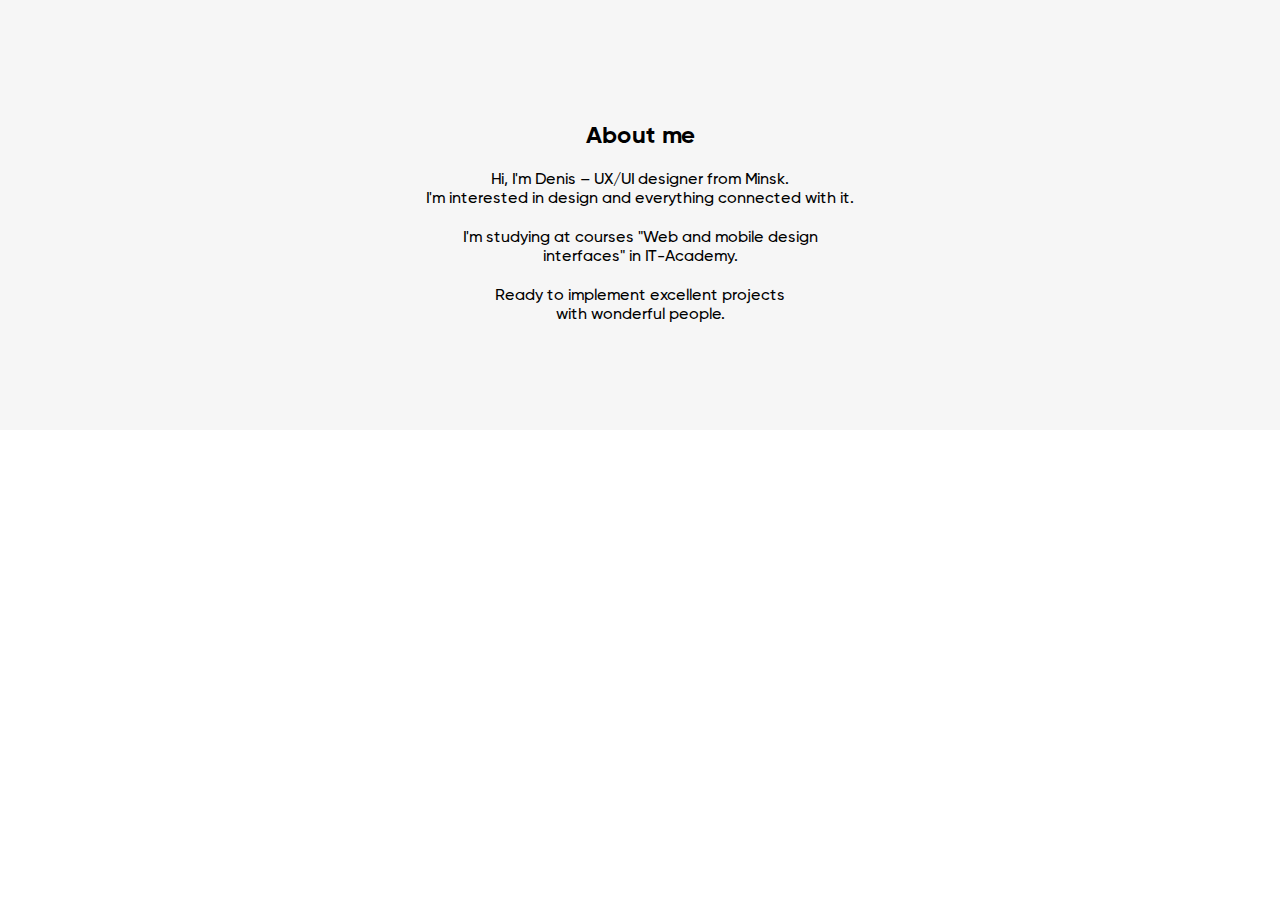
==== index.html @ 0831f2b3 "first commit" ====
<!DOCTYPE html>
<html lang="en">
<head>
    <meta charset="UTF-8">
    <meta name="viewport" content="width=device-width, initial-scale=1.0">
    <title>Document</title>
    <link rel="stylesheet" href="./style.css">
</head>
<body>
    <section class="about">
        <div class="container">
            <h2 class="title">About me</h2>
            <p class="about__text">Hi, I'm Denis – UX/UI designer from Minsk. <br> I'm interested in design and everything connected with it.</p>
            
            <p class="about__text">I'm studying at courses "Web and mobile design <br> interfaces" in IT-Academy.</p>  
            <p class="about__text">Ready to implement excellent projects <br> with wonderful people.</p>
        </div>
    </section>
</body>
</html>
---- style.css ----
@font-face {
    font-family: 'Gilroy-Medium';
    src: url(./fonts/Gilroy-Medium.eot) format('eot'), url(./fonts/Gilroy-Medium.ttf) format('ttf'), url(./fonts/Gilroy-Medium.woff) format('woff');
    font-weight: 500;
  }
  
  @font-face {
    font-family: 'Gilroy-Bold';
    src: url(./fonts/Gilroy-Bold.eot) format('eot'), url(./fonts/Gilroy-Bold.ttf) format('ttf'), url(./fonts/Gilroy-Bold.woff) format('woff');
    font-weight: bold;
  }

  
  * {
    box-sizing: border-box;
    font-family: "Gilroy-Medium";
    text-align: center;
    margin: 0;
  }

  .about {
     background-color: #F6F6F6;
     padding-top: 120px;
     padding-bottom: 107px;
  }
  
  .title {
    font-family: "Gilroy-Bold";
  }

  .about__text {
    margin: 0 auto;
    margin-top: 20px;
    max-width: 485px;
    width: 100%;

  }
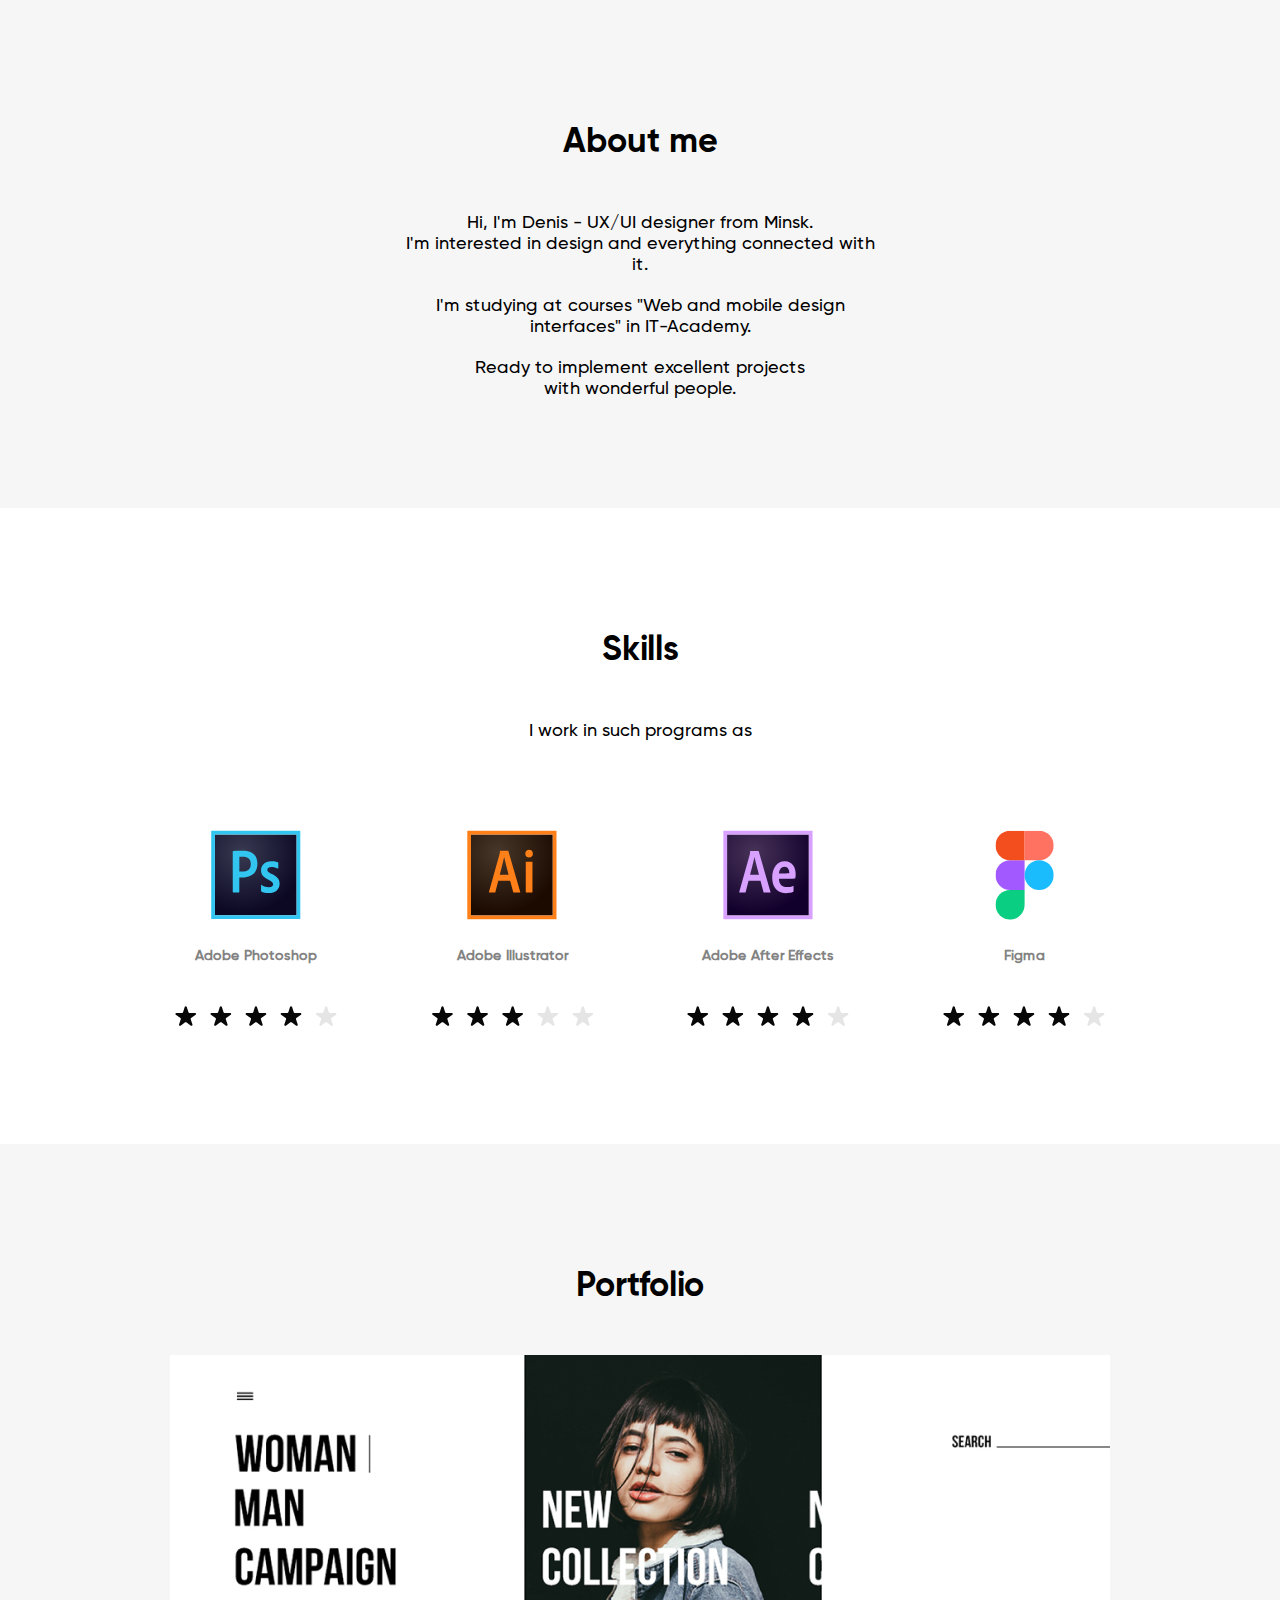
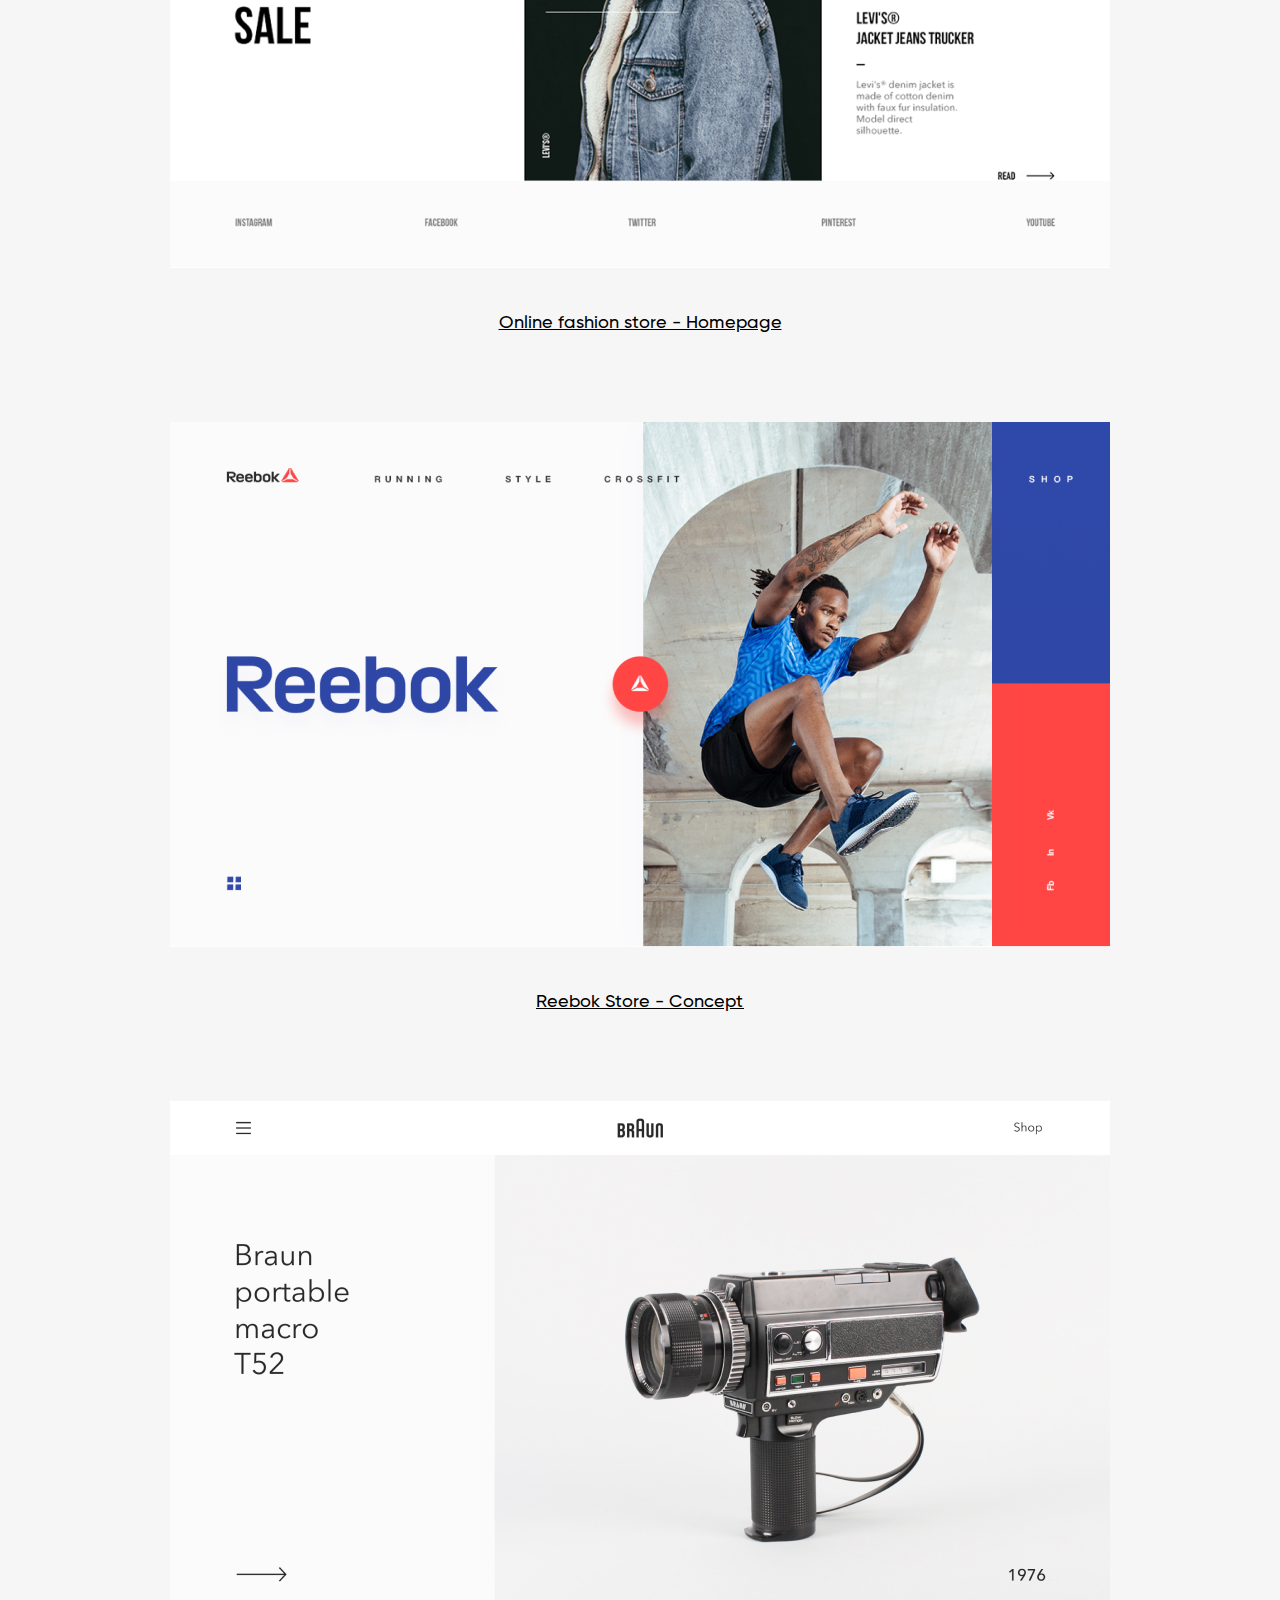
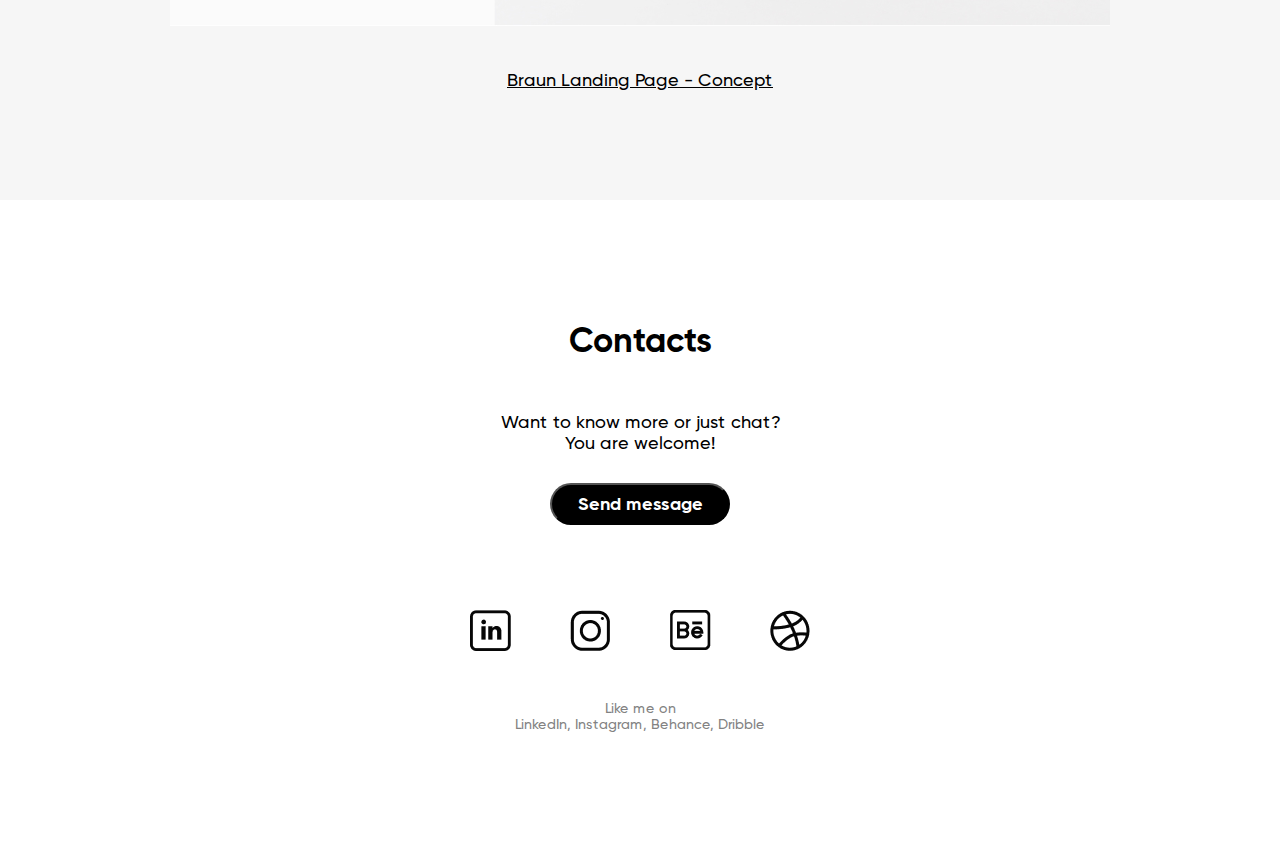
==== commit 294fb948: "дописаны Уменя, Портфолио, Контакты" ====
--- a/index.html
+++ b/index.html
@@ -3,18 +3,150 @@
 <head>
     <meta charset="UTF-8">
     <meta name="viewport" content="width=device-width, initial-scale=1.0">
-    <title>Document</title>
+    <title>Novik</title>
     <link rel="stylesheet" href="./style.css">
 </head>
 <body>
     <section class="about">
         <div class="container">
             <h2 class="title">About me</h2>
-            <p class="about__text">Hi, I'm Denis – UX/UI designer from Minsk. <br> I'm interested in design and everything connected with it.</p>
+            <p class="about__text">Hi, I'm Denis - UX/UI designer from Minsk. <br> I'm interested in design and everything connected with it.</p>
             
             <p class="about__text">I'm studying at courses "Web and mobile design <br> interfaces" in IT-Academy.</p>  
             <p class="about__text">Ready to implement excellent projects <br> with wonderful people.</p>
         </div>
     </section>
+    <section class="skills">
+        <div class="container">
+            <h2 class="title">Skills</h2>
+            <p class="skills__text">I work in such programs as</p>
+            <div class="flex">
+                <div class="item">
+                    <svg width="90" height="90" viewBox="0 0 90 90" fill="none" xmlns="http://www.w3.org/2000/svg">
+                        <path d="M3.93408 4.42578H85.5995V85.2804H3.93408V4.42578Z" fill="url(#paint0_radial_167_561)"/>
+                        <path d="M3.93406 4.42575H85.5994V85.2803H3.93406V4.42575ZM0.221191 89.0596H89.2944V0.646484H0.221191V89.0596ZM60.2876 36.9311C57.3602 36.9311 56.3605 38.4392 56.3605 39.6929C56.3605 41.0556 57.021 42.0004 60.9659 44.0717C66.7852 46.9425 68.6059 49.7043 68.6059 53.7379C68.6059 59.7884 64.0719 63.0408 57.9492 63.0408C54.7183 63.0408 51.9337 62.3685 50.345 61.4237C50.0772 61.3147 50.0415 61.1148 50.0415 60.8241V55.246C50.0415 54.8645 50.22 54.7554 50.4878 54.9371C52.8262 56.4815 55.5037 57.172 57.9492 57.172C60.8767 57.172 62.1084 55.9183 62.1084 54.2285C62.1084 52.8658 61.2515 51.6666 57.503 49.6861C52.2371 47.1242 50.0415 44.526 50.0415 40.1653C50.0415 35.2958 53.7901 31.244 60.2876 31.244C63.4828 31.244 65.7141 31.7346 66.928 32.2979C67.2314 32.4796 67.3028 32.7884 67.3028 33.061V38.2393C67.3028 38.5482 67.1243 38.7299 66.7495 38.6209C65.1072 37.567 62.6974 36.9311 60.2876 36.9311ZM28.3712 41.419C29.228 41.4917 29.8885 41.4917 31.3701 41.4917C35.7077 41.4917 39.7954 39.9472 39.7954 33.9331C39.7954 29.1364 36.868 26.7198 31.9234 26.7198C30.4418 26.7198 29.0317 26.7925 28.3533 26.8288L28.3712 41.419ZM21.7487 21.3598C21.7487 21.0872 22.2664 20.9055 22.5698 20.9055C24.9439 20.7965 28.4783 20.7239 32.1376 20.7239C42.4194 20.7239 46.4358 26.4654 46.4358 33.7878C46.4358 43.3813 39.5991 47.5058 31.2094 47.5058C29.7992 47.5058 29.3173 47.4331 28.3176 47.4331V61.9324C28.3176 62.2413 28.2105 62.3867 27.8714 62.3867H22.195C21.8915 62.3867 21.7487 62.2776 21.7487 61.9324V21.3598Z" fill="#31C5F0"/>
+                        <defs>
+                        <radialGradient id="paint0_radial_167_561" cx="0" cy="0" r="1" gradientUnits="userSpaceOnUse" gradientTransform="translate(30.8385 22.5656) scale(62.0565 61.1565)">
+                        <stop stop-color="#34364E" stop-opacity="0.98"/>
+                        <stop offset="1" stop-color="#0C0824"/>
+                        </radialGradient>
+                        </defs>
+                    </svg>                                                                      
+                    <h3>Adobe Photoshop</h3>
+                    <svg class="skills__stars" width="168" height="27" viewBox="0 0 168 27" fill="none" xmlns="http://www.w3.org/2000/svg">
+                        <path d="M12.7933 3.85958C13.0931 2.9393 14.3951 2.9393 14.6949 3.85958L16.446 9.23398C16.5801 9.64561 16.9639 9.92418 17.3968 9.92418H23.0576C24.0269 9.92418 24.4293 11.1652 23.6443 11.734L19.0694 15.0486C18.7179 15.3033 18.5709 15.7555 18.7053 16.1682L20.4539 21.5349C20.7539 22.4557 19.7006 23.2227 18.9164 22.6544L14.3308 19.3321C13.9808 19.0784 13.5074 19.0784 13.1574 19.3321L8.57183 22.6544C7.78757 23.2227 6.73428 22.4557 7.0343 21.5348L8.78288 16.1682C8.91733 15.7555 8.77025 15.3033 8.41879 15.0486L3.84392 11.734C3.05891 11.1652 3.46124 9.92418 4.43064 9.92418H10.0914C10.5243 9.92418 10.9081 9.64561 11.0422 9.23398L12.7933 3.85958Z" fill="#070707"/>
+                        <path d="M47.8902 3.85958C48.1901 2.9393 49.492 2.9393 49.7918 3.85958L51.5429 9.23398C51.677 9.64561 52.0608 9.92418 52.4937 9.92418H58.1545C59.1239 9.92418 59.5262 11.1652 58.7412 11.734L54.1663 15.0486C53.8149 15.3033 53.6678 15.7555 53.8022 16.1682L55.5508 21.5349C55.8508 22.4557 54.7975 23.2227 54.0133 22.6544L49.4277 19.3321C49.0777 19.0784 48.6043 19.0784 48.2543 19.3321L43.6688 22.6544C42.8845 23.2227 41.8312 22.4557 42.1312 21.5348L43.8798 16.1682C44.0143 15.7555 43.8672 15.3033 43.5157 15.0486L38.9408 11.734C38.1558 11.1652 38.5582 9.92418 39.5276 9.92418H45.1883C45.6212 9.92418 46.005 9.64561 46.1391 9.23398L47.8902 3.85958Z" fill="#070707"/>
+                        <path d="M82.9874 3.85958C83.2872 2.9393 84.5891 2.9393 84.889 3.85958L86.6401 9.23398C86.7742 9.64561 87.158 9.92418 87.5909 9.92418H93.2516C94.221 9.92418 94.6234 11.1652 93.8384 11.734L89.2635 15.0486C88.912 15.3033 88.7649 15.7555 88.8994 16.1682L90.648 21.5349C90.948 22.4557 89.8947 23.2227 89.1105 22.6544L84.5249 19.3321C84.1749 19.0784 83.7015 19.0784 83.3515 19.3321L78.7659 22.6544C77.9817 23.2227 76.9284 22.4557 77.2284 21.5348L78.977 16.1682C79.1114 15.7555 78.9643 15.3033 78.6129 15.0486L74.038 11.734C73.253 11.1652 73.6553 9.92418 74.6247 9.92418H80.2855C80.7184 9.92418 81.1022 9.64561 81.2363 9.23398L82.9874 3.85958Z" fill="#070707"/>
+                        <path d="M118.085 3.85958C118.384 2.9393 119.686 2.9393 119.986 3.85958L121.737 9.23398C121.871 9.64561 122.255 9.92418 122.688 9.92418H128.349C129.318 9.92418 129.721 11.1652 128.936 11.734L124.361 15.0486C124.009 15.3033 123.862 15.7555 123.997 16.1682L125.745 21.5349C126.045 22.4557 124.992 23.2227 124.208 22.6544L119.622 19.3321C119.272 19.0784 118.799 19.0784 118.449 19.3321L113.863 22.6544C113.079 23.2227 112.026 22.4557 112.326 21.5348L114.074 16.1682C114.209 15.7555 114.062 15.3033 113.71 15.0486L109.135 11.734C108.35 11.1652 108.753 9.92418 109.722 9.92418H115.383C115.816 9.92418 116.199 9.64561 116.333 9.23398L118.085 3.85958Z" fill="#070707"/>
+                        <path d="M153.182 3.85958C153.482 2.9393 154.783 2.9393 155.083 3.85958L156.834 9.23398C156.969 9.64561 157.352 9.92418 157.785 9.92418H163.446C164.415 9.92418 164.818 11.1652 164.033 11.734L159.458 15.0486C159.106 15.3033 158.959 15.7555 159.094 16.1682L160.842 21.5349C161.142 22.4557 160.089 23.2227 159.305 22.6544L154.719 19.3321C154.369 19.0784 153.896 19.0784 153.546 19.3321L148.96 22.6544C148.176 23.2227 147.123 22.4557 147.423 21.5348L149.171 16.1682C149.306 15.7555 149.159 15.3033 148.807 15.0486L144.232 11.734C143.447 11.1652 143.85 9.92418 144.819 9.92418H150.48C150.913 9.92418 151.297 9.64561 151.431 9.23398L153.182 3.85958Z" fill="#E5E5E5"/>
+                    </svg>                        
+                </div>
+              
+                <div class="item">
+                    <svg width="90" height="90" viewBox="0 0 90 90" fill="none" xmlns="http://www.w3.org/2000/svg">
+                        <path d="M4.00342 4.45312H85.7639V85.458H4.00342V4.45312Z" fill="url(#paint0_radial_167_573)"/>
+                        <path d="M4.00341 4.45367H85.7639V85.4586H4.00341V4.45367ZM0.287842 89.2423H89.4973V0.669922H0.287842V89.2423ZM58.7188 32.2496C58.7188 31.9404 58.826 31.7949 59.1654 31.7949H65.0067C65.3104 31.7949 65.4533 31.904 65.4533 32.2496V62.1194C65.4533 62.4286 65.3818 62.5742 65.0067 62.5742H59.2368C58.8617 62.5742 58.7545 62.3923 58.7545 62.083V32.2496H58.7188ZM58.3079 23.6453C58.3079 21.2258 59.9871 19.7888 62.095 19.7888C64.3636 19.7888 65.882 21.335 65.882 23.6453C65.882 26.1374 64.2922 27.5018 62.0235 27.5018C59.8799 27.52 58.3079 26.1556 58.3079 23.6453ZM41.5879 44.6923C40.5518 40.4902 38.0866 31.3401 37.1578 26.9015H37.0863C36.3003 31.3219 34.3353 38.8166 32.7812 44.6923H41.5879ZM31.2629 50.8227L28.3333 62.174C28.2618 62.4832 28.1546 62.556 27.7795 62.556H22.3133C21.9382 62.556 21.8667 62.4468 21.9382 61.9921L32.4954 24.3729C32.6741 23.6998 32.7991 23.0813 32.8706 21.2258C32.8706 20.953 32.9777 20.8438 33.1742 20.8438H40.9805C41.2485 20.8438 41.3556 20.9166 41.4271 21.2258L53.2526 62.0648C53.3241 62.3741 53.2526 62.556 52.9489 62.556H46.7861C46.4824 62.556 46.3038 62.4832 46.2323 62.2104L43.1777 50.8227H31.2629Z" fill="#FF7F18"/>
+                        <defs>
+                        <radialGradient id="paint0_radial_167_573" cx="0" cy="0" r="1" gradientUnits="userSpaceOnUse" gradientTransform="translate(30.958 22.6304) scale(62.1406 61.2673)">
+                        <stop stop-color="#423325" stop-opacity="0.98"/>
+                        <stop offset="1" stop-color="#1C0A00"/>
+                        </radialGradient>
+                        </defs>
+                    </svg>
+                    <h3>Adobe Illustrator</h3>
+                    <svg class="skills__stars" width="167" height="27" viewBox="0 0 167 27" fill="none" xmlns="http://www.w3.org/2000/svg">
+                        <path d="M12.5037 3.85958C12.8036 2.9393 14.1055 2.9393 14.4053 3.85958L16.1564 9.23398C16.2906 9.64561 16.6743 9.92418 17.1072 9.92418H22.768C23.7374 9.92418 24.1397 11.1652 23.3547 11.734L18.7798 15.0486C18.4284 15.3033 18.2813 15.7555 18.4158 16.1682L20.1643 21.5349C20.4644 22.4557 19.4111 23.2227 18.6268 22.6544L14.0413 19.3321C13.6912 19.0784 13.2179 19.0784 12.8678 19.3321L8.28228 22.6544C7.49802 23.2227 6.44473 22.4557 6.74475 21.5348L8.49333 16.1682C8.62778 15.7555 8.4807 15.3033 8.12924 15.0486L3.55437 11.734C2.76936 11.1652 3.17169 9.92418 4.14108 9.92418H9.80184C10.2348 9.92418 10.6185 9.64561 10.7526 9.23398L12.5037 3.85958Z" fill="#070707"/>
+                        <path d="M47.6009 3.85958C47.9008 2.9393 49.2027 2.9393 49.5025 3.85958L51.2536 9.23398C51.3877 9.64561 51.7715 9.92418 52.2044 9.92418H57.8652C58.8346 9.92418 59.2369 11.1652 58.4519 11.734L53.877 15.0486C53.5256 15.3033 53.3785 15.7555 53.5129 16.1682L55.2615 21.5349C55.5615 22.4557 54.5082 23.2227 53.724 22.6544L49.1384 19.3321C48.7884 19.0784 48.315 19.0784 47.965 19.3321L43.3794 22.6544C42.5952 23.2227 41.5419 22.4557 41.8419 21.5348L43.5905 16.1682C43.7249 15.7555 43.5779 15.3033 43.2264 15.0486L38.6515 11.734C37.8665 11.1652 38.2689 9.92418 39.2383 9.92418H44.899C45.3319 9.92418 45.7157 9.64561 45.8498 9.23398L47.6009 3.85958Z" fill="#070707"/>
+                        <path d="M82.6981 3.85958C82.9979 2.9393 84.2998 2.9393 84.5997 3.85958L86.3508 9.23398C86.4849 9.64561 86.8687 9.92418 87.3016 9.92418H92.9623C93.9317 9.92418 94.3341 11.1652 93.5491 11.734L88.9742 15.0486C88.6227 15.3033 88.4756 15.7555 88.6101 16.1682L90.3587 21.5349C90.6587 22.4557 89.6054 23.2227 88.8211 22.6544L84.2356 19.3321C83.8856 19.0784 83.4122 19.0784 83.0622 19.3321L78.4766 22.6544C77.6924 23.2227 76.6391 22.4557 76.9391 21.5348L78.6877 16.1682C78.8221 15.7555 78.675 15.3033 78.3236 15.0486L73.7487 11.734C72.9637 11.1652 73.366 9.92418 74.3354 9.92418H79.9962C80.4291 9.92418 80.8129 9.64561 80.947 9.23398L82.6981 3.85958Z" fill="#070707"/>
+                        <path d="M117.795 3.85958C118.095 2.9393 119.397 2.9393 119.697 3.85958L121.448 9.23398C121.582 9.64561 121.966 9.92418 122.399 9.92418H128.06C129.029 9.92418 129.431 11.1652 128.646 11.734L124.071 15.0486C123.72 15.3033 123.573 15.7555 123.707 16.1682L125.456 21.5349C125.756 22.4557 124.703 23.2227 123.918 22.6544L119.333 19.3321C118.983 19.0784 118.509 19.0784 118.159 19.3321L113.574 22.6544C112.79 23.2227 111.736 22.4557 112.036 21.5348L113.785 16.1682C113.919 15.7555 113.772 15.3033 113.421 15.0486L108.846 11.734C108.061 11.1652 108.463 9.92418 109.433 9.92418H115.093C115.526 9.92418 115.91 9.64561 116.044 9.23398L117.795 3.85958Z" fill="#E5E5E5"/>
+                        <path d="M152.892 3.85958C153.192 2.9393 154.494 2.9393 154.794 3.85958L156.545 9.23398C156.679 9.64561 157.063 9.92418 157.496 9.92418H163.157C164.126 9.92418 164.528 11.1652 163.743 11.734L159.169 15.0486C158.817 15.3033 158.67 15.7555 158.804 16.1682L160.553 21.5349C160.853 22.4557 159.8 23.2227 159.015 22.6544L154.43 19.3321C154.08 19.0784 153.607 19.0784 153.256 19.3321L148.671 22.6544C147.887 23.2227 146.833 22.4557 147.133 21.5348L148.882 16.1682C149.016 15.7555 148.869 15.3033 148.518 15.0486L143.943 11.734C143.158 11.1652 143.56 9.92418 144.53 9.92418H150.191C150.623 9.92418 151.007 9.64561 151.141 9.23398L152.892 3.85958Z" fill="#E5E5E5"/>
+                    </svg>                        
+                </div>
+              
+                <div class="item">
+                    <svg width="90" height="90" viewBox="0 0 90 90" fill="none" xmlns="http://www.w3.org/2000/svg">
+                        <path d="M4.07031 4.45312H85.8308V85.458H4.07031V4.45312Z" fill="url(#paint0_radial_167_586)"/>
+                        <path d="M4.07031 4.45367H85.8308V85.4586H4.07031V4.45367ZM0.354736 89.2423H89.5643V0.669922H0.354736V89.2423ZM63.4659 43.3644C65.3594 43.3644 66.0383 43.3644 66.2169 43.2916C66.2169 43.0188 66.2883 42.8369 66.2883 42.6549C66.2883 40.6175 65.3237 36.8338 61.4652 36.8338C57.8926 36.8338 56.3742 40.0172 55.9991 43.3826H63.4659V43.3644ZM55.9276 48.5489C55.9991 53.6606 58.3749 57.0987 64.0376 57.0987C66.2347 57.0987 68.1283 56.7894 70.0932 55.9344C70.3612 55.8253 70.5398 55.8617 70.5398 56.2073V60.937C70.5398 61.319 70.4326 61.5009 70.1647 61.701C68.1997 62.6833 65.7346 63.1381 62.6978 63.1381C52.8908 63.1381 49.211 55.7525 49.211 47.5483C49.211 38.6165 53.7483 31.3037 61.7332 31.3037C69.8431 31.3037 72.6656 38.2345 72.6656 43.8737C72.6656 45.6929 72.5584 47.1663 72.3619 47.894C72.2904 48.2032 72.1832 48.3124 71.8796 48.3851C71.1293 48.4943 68.95 48.658 65.681 48.658H55.9455V48.5489H55.9276ZM35.9921 44.6923C34.956 40.4902 32.4194 31.3401 31.4905 26.9015H31.4191C30.6331 31.3219 28.5967 38.8166 27.0783 44.6923H35.9921ZM25.5599 50.8227L22.6303 62.1376C22.5589 62.4468 22.4517 62.556 22.0766 62.556H16.5925C16.2174 62.556 16.1459 62.4468 16.2174 61.9921L26.7746 24.4093C26.9533 23.7362 27.0783 23.1905 27.1498 21.2986C27.1498 21.0257 27.2569 20.9166 27.4534 20.9166H35.2597C35.5277 20.9166 35.6348 20.9894 35.7063 21.2986L47.514 62.0648C47.5854 62.3741 47.514 62.556 47.2103 62.556H41.0832C40.7795 62.556 40.6008 62.4468 40.5294 62.174L37.4748 50.8227H25.5599Z" fill="#D8A1FF"/>
+                        <defs>
+                        <radialGradient id="paint0_radial_167_586" cx="0" cy="0" r="1" gradientUnits="userSpaceOnUse" gradientTransform="translate(31.0228 22.6143) scale(62.1407 61.2673)">
+                        <stop stop-color="#442F55" stop-opacity="0.98"/>
+                        <stop offset="1" stop-color="#12002C"/>
+                        </radialGradient>
+                        </defs>
+                    </svg>                        
+                    <h3>Adobe After Effects</h3>
+                    <svg class="skills__stars" width="168" height="27" viewBox="0 0 168 27" fill="none" xmlns="http://www.w3.org/2000/svg">
+                        <path d="M12.7933 3.85958C13.0931 2.9393 14.3951 2.9393 14.6949 3.85958L16.446 9.23398C16.5801 9.64561 16.9639 9.92418 17.3968 9.92418H23.0576C24.0269 9.92418 24.4293 11.1652 23.6443 11.734L19.0694 15.0486C18.7179 15.3033 18.5709 15.7555 18.7053 16.1682L20.4539 21.5349C20.7539 22.4557 19.7006 23.2227 18.9164 22.6544L14.3308 19.3321C13.9808 19.0784 13.5074 19.0784 13.1574 19.3321L8.57183 22.6544C7.78757 23.2227 6.73428 22.4557 7.0343 21.5348L8.78288 16.1682C8.91733 15.7555 8.77025 15.3033 8.41879 15.0486L3.84392 11.734C3.05891 11.1652 3.46124 9.92418 4.43064 9.92418H10.0914C10.5243 9.92418 10.9081 9.64561 11.0422 9.23398L12.7933 3.85958Z" fill="#070707"/>
+                        <path d="M47.8902 3.85958C48.1901 2.9393 49.492 2.9393 49.7918 3.85958L51.5429 9.23398C51.677 9.64561 52.0608 9.92418 52.4937 9.92418H58.1545C59.1239 9.92418 59.5262 11.1652 58.7412 11.734L54.1663 15.0486C53.8149 15.3033 53.6678 15.7555 53.8022 16.1682L55.5508 21.5349C55.8508 22.4557 54.7975 23.2227 54.0133 22.6544L49.4277 19.3321C49.0777 19.0784 48.6043 19.0784 48.2543 19.3321L43.6688 22.6544C42.8845 23.2227 41.8312 22.4557 42.1312 21.5348L43.8798 16.1682C44.0143 15.7555 43.8672 15.3033 43.5157 15.0486L38.9408 11.734C38.1558 11.1652 38.5582 9.92418 39.5276 9.92418H45.1883C45.6212 9.92418 46.005 9.64561 46.1391 9.23398L47.8902 3.85958Z" fill="#070707"/>
+                        <path d="M82.9874 3.85958C83.2872 2.9393 84.5891 2.9393 84.889 3.85958L86.6401 9.23398C86.7742 9.64561 87.158 9.92418 87.5909 9.92418H93.2516C94.221 9.92418 94.6234 11.1652 93.8384 11.734L89.2635 15.0486C88.912 15.3033 88.7649 15.7555 88.8994 16.1682L90.648 21.5349C90.948 22.4557 89.8947 23.2227 89.1105 22.6544L84.5249 19.3321C84.1749 19.0784 83.7015 19.0784 83.3515 19.3321L78.7659 22.6544C77.9817 23.2227 76.9284 22.4557 77.2284 21.5348L78.977 16.1682C79.1114 15.7555 78.9643 15.3033 78.6129 15.0486L74.038 11.734C73.253 11.1652 73.6553 9.92418 74.6247 9.92418H80.2855C80.7184 9.92418 81.1022 9.64561 81.2363 9.23398L82.9874 3.85958Z" fill="#070707"/>
+                        <path d="M118.085 3.85958C118.384 2.9393 119.686 2.9393 119.986 3.85958L121.737 9.23398C121.871 9.64561 122.255 9.92418 122.688 9.92418H128.349C129.318 9.92418 129.721 11.1652 128.936 11.734L124.361 15.0486C124.009 15.3033 123.862 15.7555 123.997 16.1682L125.745 21.5349C126.045 22.4557 124.992 23.2227 124.208 22.6544L119.622 19.3321C119.272 19.0784 118.799 19.0784 118.449 19.3321L113.863 22.6544C113.079 23.2227 112.026 22.4557 112.326 21.5348L114.074 16.1682C114.209 15.7555 114.062 15.3033 113.71 15.0486L109.135 11.734C108.35 11.1652 108.753 9.92418 109.722 9.92418H115.383C115.816 9.92418 116.199 9.64561 116.333 9.23398L118.085 3.85958Z" fill="#070707"/>
+                        <path d="M153.182 3.85958C153.482 2.9393 154.783 2.9393 155.083 3.85958L156.834 9.23398C156.969 9.64561 157.352 9.92418 157.785 9.92418H163.446C164.415 9.92418 164.818 11.1652 164.033 11.734L159.458 15.0486C159.106 15.3033 158.959 15.7555 159.094 16.1682L160.842 21.5349C161.142 22.4557 160.089 23.2227 159.305 22.6544L154.719 19.3321C154.369 19.0784 153.896 19.0784 153.546 19.3321L148.96 22.6544C148.176 23.2227 147.123 22.4557 147.423 21.5348L149.171 16.1682C149.306 15.7555 149.159 15.3033 148.807 15.0486L144.232 11.734C143.447 11.1652 143.85 9.92418 144.819 9.92418H150.48C150.913 9.92418 151.297 9.64561 151.431 9.23398L153.182 3.85958Z" fill="#E5E5E5"/>
+                    </svg>
+                </div>
+              
+                <div class="item">
+                    <svg width="59" height="90" viewBox="0 0 59 90" fill="none" xmlns="http://www.w3.org/2000/svg">
+                        <g clip-path="url(#clip0_167_598)">
+                        <path d="M15.0513 89.6612C23.0898 89.6612 29.61 83.0214 29.61 74.8355V60.0098H15.0513C7.0128 60.0098 0.492676 66.6495 0.492676 74.8355C0.492676 83.0214 7.0128 89.6612 15.0513 89.6612Z" fill="#0ACF83"/>
+                        <path d="M0.492676 45.1655C0.492676 36.9796 7.0128 30.3398 15.0513 30.3398H29.61V60.0094H15.0513C7.0128 59.9912 0.492676 53.3515 0.492676 45.1655Z" fill="#A259FF"/>
+                        <path d="M0.492676 15.4956C0.492676 7.30965 7.0128 0.669922 15.0513 0.669922H29.61V30.3395H15.0513C7.0128 30.3395 0.492676 23.6816 0.492676 15.4956Z" fill="#F24E1E"/>
+                        <path d="M29.6279 0.669922H44.1866C52.2251 0.669922 58.7452 7.30965 58.7452 15.4956C58.7452 23.6816 52.2251 30.3213 44.1866 30.3213H29.6279V0.669922Z" fill="#FF7262"/>
+                        <path d="M58.7452 45.1655C58.7452 53.3515 52.2251 59.9913 44.1866 59.9913C36.1481 59.9913 29.6279 53.3515 29.6279 45.1655C29.6279 36.9796 36.1481 30.3398 44.1866 30.3398C52.2251 30.3398 58.7452 36.9796 58.7452 45.1655Z" fill="#1ABCFE"/>
+                        </g>
+                        <defs>
+                        <clipPath id="clip0_167_598">
+                        <rect width="58.2524" height="88.9906" fill="white" transform="translate(0.492676 0.669922)"/>
+                        </clipPath>
+                        </defs>
+                    </svg>                       
+                    <h3>Figma</h3>
+                    <svg class="skills__stars" width="168" height="27" viewBox="0 0 168 27" fill="none" xmlns="http://www.w3.org/2000/svg">
+                        <path d="M12.7933 3.85958C13.0931 2.9393 14.3951 2.9393 14.6949 3.85958L16.446 9.23398C16.5801 9.64561 16.9639 9.92418 17.3968 9.92418H23.0576C24.0269 9.92418 24.4293 11.1652 23.6443 11.734L19.0694 15.0486C18.7179 15.3033 18.5709 15.7555 18.7053 16.1682L20.4539 21.5349C20.7539 22.4557 19.7006 23.2227 18.9164 22.6544L14.3308 19.3321C13.9808 19.0784 13.5074 19.0784 13.1574 19.3321L8.57183 22.6544C7.78757 23.2227 6.73428 22.4557 7.0343 21.5348L8.78288 16.1682C8.91733 15.7555 8.77025 15.3033 8.41879 15.0486L3.84392 11.734C3.05891 11.1652 3.46124 9.92418 4.43064 9.92418H10.0914C10.5243 9.92418 10.9081 9.64561 11.0422 9.23398L12.7933 3.85958Z" fill="#070707"/>
+                        <path d="M47.8902 3.85958C48.1901 2.9393 49.492 2.9393 49.7918 3.85958L51.5429 9.23398C51.677 9.64561 52.0608 9.92418 52.4937 9.92418H58.1545C59.1239 9.92418 59.5262 11.1652 58.7412 11.734L54.1663 15.0486C53.8149 15.3033 53.6678 15.7555 53.8022 16.1682L55.5508 21.5349C55.8508 22.4557 54.7975 23.2227 54.0133 22.6544L49.4277 19.3321C49.0777 19.0784 48.6043 19.0784 48.2543 19.3321L43.6688 22.6544C42.8845 23.2227 41.8312 22.4557 42.1312 21.5348L43.8798 16.1682C44.0143 15.7555 43.8672 15.3033 43.5157 15.0486L38.9408 11.734C38.1558 11.1652 38.5582 9.92418 39.5276 9.92418H45.1883C45.6212 9.92418 46.005 9.64561 46.1391 9.23398L47.8902 3.85958Z" fill="#070707"/>
+                        <path d="M82.9874 3.85958C83.2872 2.9393 84.5891 2.9393 84.889 3.85958L86.6401 9.23398C86.7742 9.64561 87.158 9.92418 87.5909 9.92418H93.2516C94.221 9.92418 94.6234 11.1652 93.8384 11.734L89.2635 15.0486C88.912 15.3033 88.7649 15.7555 88.8994 16.1682L90.648 21.5349C90.948 22.4557 89.8947 23.2227 89.1105 22.6544L84.5249 19.3321C84.1749 19.0784 83.7015 19.0784 83.3515 19.3321L78.7659 22.6544C77.9817 23.2227 76.9284 22.4557 77.2284 21.5348L78.977 16.1682C79.1114 15.7555 78.9643 15.3033 78.6129 15.0486L74.038 11.734C73.253 11.1652 73.6553 9.92418 74.6247 9.92418H80.2855C80.7184 9.92418 81.1022 9.64561 81.2363 9.23398L82.9874 3.85958Z" fill="#070707"/>
+                        <path d="M118.085 3.85958C118.384 2.9393 119.686 2.9393 119.986 3.85958L121.737 9.23398C121.871 9.64561 122.255 9.92418 122.688 9.92418H128.349C129.318 9.92418 129.721 11.1652 128.936 11.734L124.361 15.0486C124.009 15.3033 123.862 15.7555 123.997 16.1682L125.745 21.5349C126.045 22.4557 124.992 23.2227 124.208 22.6544L119.622 19.3321C119.272 19.0784 118.799 19.0784 118.449 19.3321L113.863 22.6544C113.079 23.2227 112.026 22.4557 112.326 21.5348L114.074 16.1682C114.209 15.7555 114.062 15.3033 113.71 15.0486L109.135 11.734C108.35 11.1652 108.753 9.92418 109.722 9.92418H115.383C115.816 9.92418 116.199 9.64561 116.333 9.23398L118.085 3.85958Z" fill="#070707"/>
+                        <path d="M153.182 3.85958C153.482 2.9393 154.783 2.9393 155.083 3.85958L156.834 9.23398C156.969 9.64561 157.352 9.92418 157.785 9.92418H163.446C164.415 9.92418 164.818 11.1652 164.033 11.734L159.458 15.0486C159.106 15.3033 158.959 15.7555 159.094 16.1682L160.842 21.5349C161.142 22.4557 160.089 23.2227 159.305 22.6544L154.719 19.3321C154.369 19.0784 153.896 19.0784 153.546 19.3321L148.96 22.6544C148.176 23.2227 147.123 22.4557 147.423 21.5348L149.171 16.1682C149.306 15.7555 149.159 15.3033 148.807 15.0486L144.232 11.734C143.447 11.1652 143.85 9.92418 144.819 9.92418H150.48C150.913 9.92418 151.297 9.64561 151.431 9.23398L153.182 3.85958Z" fill="#E5E5E5"/>
+                    </svg>                        
+                </div>
+            </div>
+        </div>
+    </section>
+
+    <section class="portfolio">
+        <div class="container">
+            <h2 class="title">Portfolio</h2>
+            <div class="grid">
+                <img src="/photo/portfolio_1.jpg" alt="">
+                <a href="/index.html">Online fashion store - Homepage</a> 
+                <img src="/photo/portfolio_2.jpg" alt="">
+                <a href="/index.html">Reebok Store - Concept</a> 
+                <img src="/photo/portfolio_3.jpg" alt="">              
+                <a href="/index.html">Braun Landing Page - Concept</a>
+            </div>                        
+        </div>
+    </section>
+
+    <section class="contacts">
+        <div class="container">
+            <h2 class="title">Contacts</h2>
+            <p>Want to know more or just chat? <br> You are welcome!</p>
+            <button name="button">Send message</button>
+                <div class="contacts__flex">
+                    <div class="contacts__item">
+                        <img src="/photo/contacts_1.png" alt="">
+                    </div>
+                    <div class="contacts__item">
+                        <img src="/photo/contacts_2.png" alt="">
+                    </div>
+                    <div class="contacts__item">
+                        <img src="/photo/contacts_3.png" alt="">
+                    </div>
+                    <div class="contacts__item">
+                        <img src="/photo/contacts_4.png" alt="">  
+                    </div>   
+                </div>
+            <p class="contacts__text">Like me on <br> LinkedIn, Instagram, Behance, Dribble</p>  
+        </div>
+    </section>
 </body>
 </html>--- a/style.css
+++ b/style.css
@@ -14,6 +14,7 @@
   * {
     box-sizing: border-box;
     font-family: "Gilroy-Medium";
+    font-size: 18px;
     text-align: center;
     margin: 0;
   }
@@ -21,11 +22,13 @@
   .about {
      background-color: #F6F6F6;
      padding-top: 120px;
-     padding-bottom: 107px;
+     padding-bottom: 110px;
   }
   
   .title {
     font-family: "Gilroy-Bold";
+    font-size: 34px;
+    margin-bottom: 50px;
   }
 
   .about__text {
@@ -33,8 +36,100 @@
     margin-top: 20px;
     max-width: 485px;
     width: 100%;
+  }
 
+  .skills {
+    padding-top: 120px;
+    margin-bottom: 110px;
+    
+ }
+
+  .skills__text {
+    margin: 0 auto;
+    margin-bottom: 90px;
+    max-width: 485px;
+    width: 100%;
   }
+
+  .flex {
+    display: flex;
+    justify-content: center;
+  }
+  
+  .item {
+    width: 20%;
+  }
+  
+  .item h3 {
+    margin-top: 23px;
+    color: #828282;
+    font-size: 14px;
+  }
+  
+  .skills__stars {
+    margin-top: 40px;
+  }
+
+  .portfolio {
+    background-color: #F6F6F6;
+    padding-top: 120px;
+    padding-bottom: 20px;
+ }
+
+ .grid {
+    display: grid;
+    justify-content: center;
+ }
+
+ .portfolio img {
+    margin-bottom: 43px; 
+ }
+
+ .portfolio a {
+    color: black;
+    font-size: 18px;
+    width: 100%;
+    text-align: center;
+    margin-bottom: 90px;
+ }
+
+ .contacts {
+    padding-top: 120px;
+    margin-bottom: 110px;
+ }
+
+ .contacts button {
+    font-family: "Gilroy-Bold";
+    background: black;
+    color: #FFFFFF;
+    font-size: 18px;
+    width: 180px;
+    height: 42px;
+    border-radius: 30px;
+    margin-bottom: 85px;
+    margin-top: 30px;
+ }
+
+ .contacts__flex {
+  display: flex;
+  justify-content: center;
+ }
+
+ .contacts__item {
+  width: 40px;
+  margin-right: 30px;
+  margin-left: 30px;
+}
+
+.contacts__text {
+  color: #828282;
+  font-size: 14px;
+  margin-top: 45px;
+}
 
 
 
+
+
+
+
